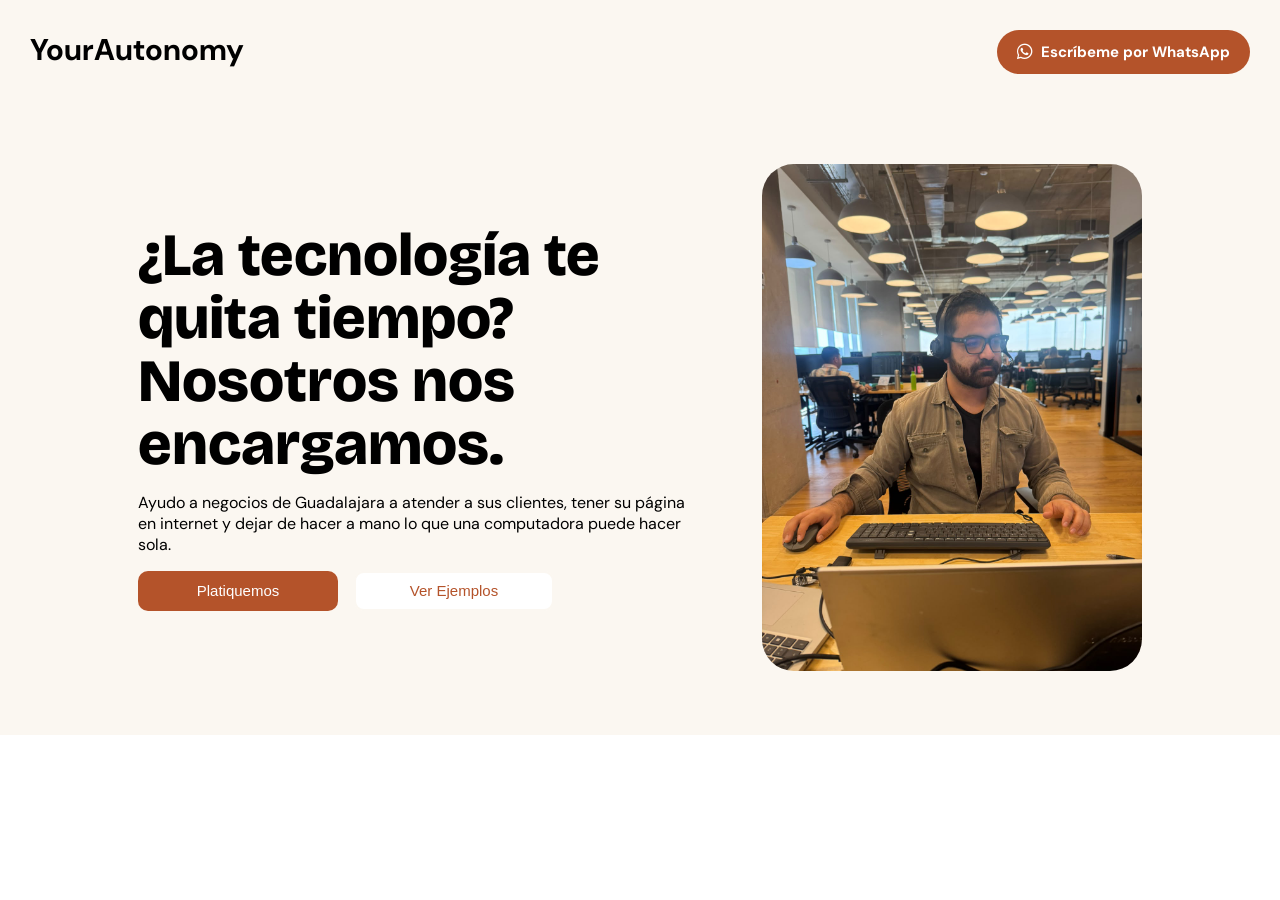
==== index.html @ 9c9e68f1 "creamos la pagina navbar y nosotros listo" ====
<!DOCTYPE html>
<html lang="en">

<head>
    <meta charset="UTF-8">
    <meta name="viewport" content="width=device-width, initial-scale=1.0">
    <title>YourAutonomy</title>
    <link rel="stylesheet" href="/index.css">
    <link rel="stylesheet" href="https://cdnjs.cloudflare.com/ajax/libs/font-awesome/6.5.1/css/all.min.css">
    <link href="https://fonts.googleapis.com/css2?family=DM+Sans:wght@400;500;700&display=swap" rel="stylesheet">
      <link href="https://fonts.googleapis.com/css2?family=Bricolage+Grotesque:wght@500;700;800&family=DM+Sans:wght@400;500;700&display=swap" rel="stylesheet">
</head>

<body>
    <nav class="navbar-container">
        <div class="navbar-name">
            <h2>YourAutonomy</h2>
        </div>
        <div class="navbar-whatsapp">
            <a href="https://wa.me/523312345678" class="btn-whatsapp">
                <i class="fa-brands fa-whatsapp" aria-hidden="true"></i>
                Escríbeme por WhatsApp
            </a>
        </div>
    </nav>

    <section class="somos-container">
        <div class="somos">
            <div class="somos-texto">
                <h1>¿La tecnología te quita tiempo? Nosotros nos encargamos.</h1>
                <p>Ayudo a negocios de Guadalajara a atender a sus clientes, tener su página en internet y dejar de hacer a mano lo que una computadora puede hacer sola.</p>
                <div class="somos-texto_buttons">
                    <button id="platiquemos"><p>Platiquemos</p></button>
                    <button id="ejemplo"><p>Ver Ejemplos</p></button>
                </div>
            </div>
            <div class="somos-img">
                <img src="/src/img/img-trabajando.jpeg" alt="" class="img-ivan">
            </div>
        </div>
    </section>

</body>

</html>
---- index.css ----
:root {
  --crema: #FBF7F1;
  --blanco: #FFFFFF;
  --superficie: #EFE4D6;
  --borde: #E5DCD0;
  --texto: #2B2420;
  --texto-suave: #6B5E55;
  --acento: #B4532A;
  --secundario: #0F6E6E;
  --texto-sobre-secundario: #D5EDEA;

  --font-titulos: 'Bricolage Grotesque', sans-serif;
  --font-texto: 'DM Sans', sans-serif;
}

*{
    margin:0;
    padding:0;
    box-sizing: border-box;
}
.header {
  display: flex;
  justify-content: space-between;
  align-items: center;
  max-width: 1200px;
  margin: 0 auto;
  padding: 24px;
}
  body {
    font-family: var(--font-texto);
  }
.navbar-container{
    width: 100vph;
    height: 100px;
    display: flex;
    flex-direction: row;
    justify-content: space-between;
    padding: 30px;
    background-color: var(--crema);
}

.navbar-name h2{
    font-size: 30px;
    font-style: var(--font-titulos);
    display: flexbox;
    align-items: center;
    justify-content: center;
    text-align: center;
}

.btn-whatsapp {
  display: inline-flex;
  align-items: center;
  gap: 8px;
  background: #B4532A;          /* terracota */
  color: #FFFFFF;
  font-family: 'DM Sans', sans-serif;
  font-weight: 700;
  font-size: 15px;
  padding: 12px 20px;
  border-radius: 999px;         /* forma de píldora */
  text-decoration: none;        /* quita el subrayado del link */
}

.btn-whatsapp i {
  font-size: 18px;
}

.btn-whatsapp:hover {
  background: #973F1D;          /* un poco más oscuro al pasar el mouse */
}


/* ---------- Sección Somos ---------- */
.somos-container {
  width: 100%;
  min-height: 500px;
  background-color: var(--crema);
}

.somos {
  display: flex;
  align-items: center;
  justify-content: center;
  gap: 64px;
  max-width: 1200px;
  margin: 0 auto;
  padding: 64px 24px;
}

/* Columna de texto */
.somos-texto {
  flex: 1 1 0;
  max-width: 560px;
  display: flex;
  flex-direction: column;
  gap: 1rem;
}

.somos-texto h1 {
  font-family: var(--font-titulos);
  font-weight: 800;
  font-size: 60px;
  line-height: 1.05;
}

/* Botones */
.somos-texto_buttons {
  display: flex;
  flex-wrap: wrap;
  gap: 1rem;
}

.somos-texto_buttons #platiquemos {
  width: 200px;
  height: 40px;
  border-radius: 10px;
  border: none;
  background-color: var(--acento);
  color: var(--blanco);
  font-size: 15px;
  cursor: pointer;
}

.somos-texto_buttons #platiquemos:hover {
  background-color: #973F1D;
}

.somos-texto_buttons #ejemplo {
  width: 200px;
  height: 40px;
  border-radius: 10px;
  border: 2px solid var(--crema);
  background-color: var(--blanco);
  color: var(--acento);
  font-size: 15px;
  cursor: pointer;
  transition: border-color 0.2s;
}

.somos-texto_buttons #ejemplo:hover {
  border-color: black;
}

/* Columna de imagen */
.somos-img {
  flex: 0 0 380px;
}

.somos-img .img-ivan {
  width: 100%;
  height: auto;
  display: block;
  border-radius: 32px;
}

/* Celular */
@media (max-width: 700px) {
  .somos {
    flex-direction: column;
    gap: 32px;
  }
  .somos-texto h1 {
    font-size: 40px;
  }
  .somos-img {
    flex-basis: auto;
    width: 100%;
    max-width: 380px;
  }
}
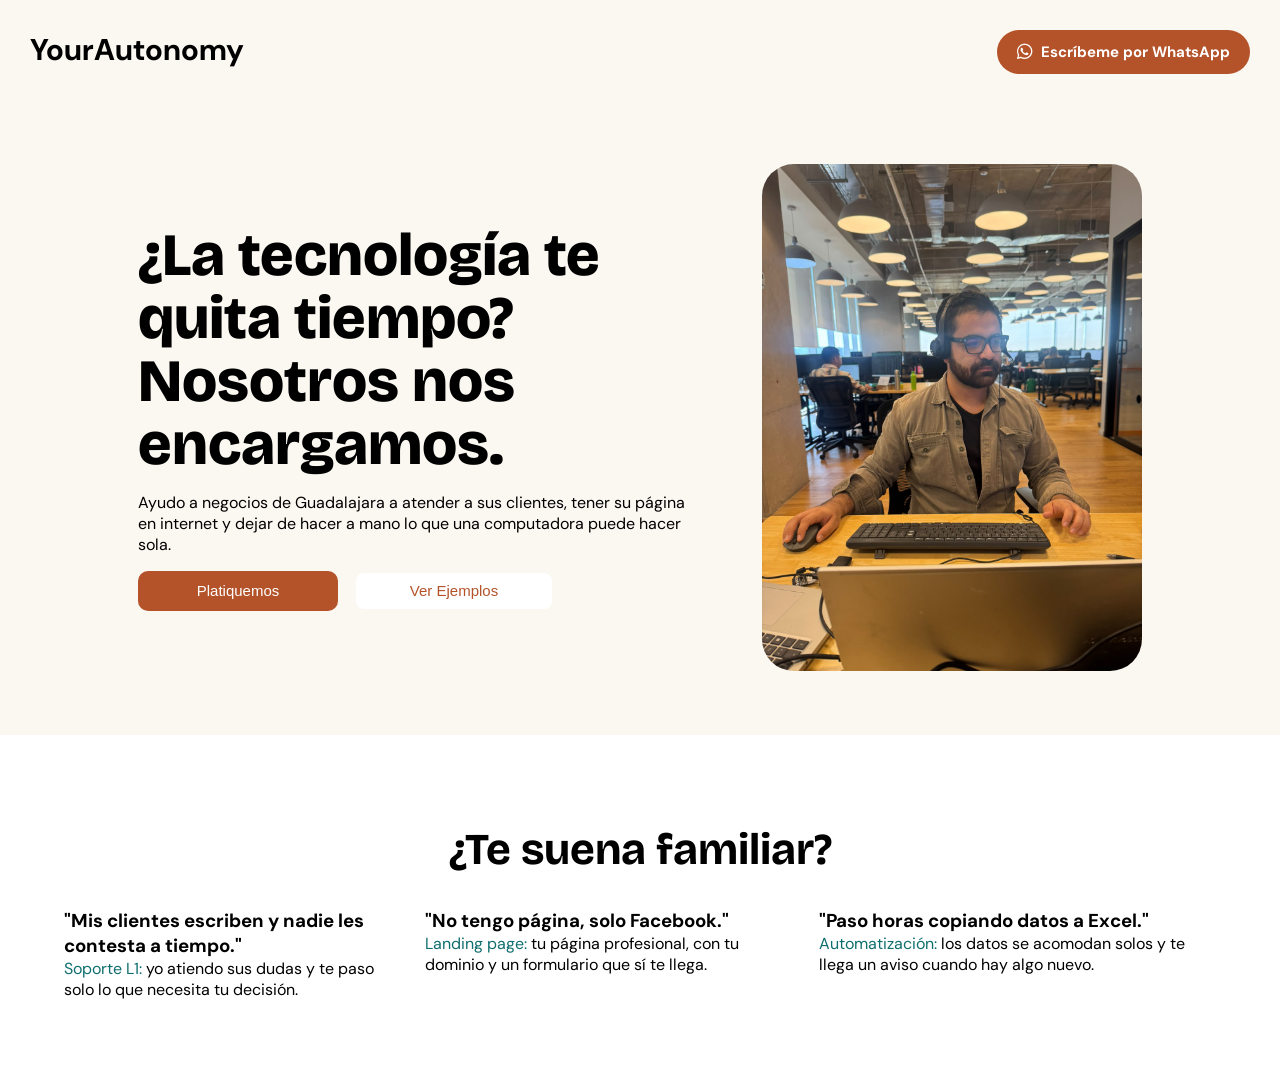
==== commit d6f5bcc7: "creamos la parte de servicios" ====
--- a/index.html
+++ b/index.html
@@ -8,7 +8,9 @@
     <link rel="stylesheet" href="/index.css">
     <link rel="stylesheet" href="https://cdnjs.cloudflare.com/ajax/libs/font-awesome/6.5.1/css/all.min.css">
     <link href="https://fonts.googleapis.com/css2?family=DM+Sans:wght@400;500;700&display=swap" rel="stylesheet">
-      <link href="https://fonts.googleapis.com/css2?family=Bricolage+Grotesque:wght@500;700;800&family=DM+Sans:wght@400;500;700&display=swap" rel="stylesheet">
+    <link
+        href="https://fonts.googleapis.com/css2?family=Bricolage+Grotesque:wght@500;700;800&family=DM+Sans:wght@400;500;700&display=swap"
+        rel="stylesheet">
 </head>
 
 <body>
@@ -28,10 +30,15 @@
         <div class="somos">
             <div class="somos-texto">
                 <h1>¿La tecnología te quita tiempo? Nosotros nos encargamos.</h1>
-                <p>Ayudo a negocios de Guadalajara a atender a sus clientes, tener su página en internet y dejar de hacer a mano lo que una computadora puede hacer sola.</p>
+                <p>Ayudo a negocios de Guadalajara a atender a sus clientes, tener su página en internet y dejar de
+                    hacer a mano lo que una computadora puede hacer sola.</p>
                 <div class="somos-texto_buttons">
-                    <button id="platiquemos"><p>Platiquemos</p></button>
-                    <button id="ejemplo"><p>Ver Ejemplos</p></button>
+                    <button id="platiquemos">
+                        <p>Platiquemos</p>
+                    </button>
+                    <button id="ejemplo">
+                        <p>Ver Ejemplos</p>
+                    </button>
                 </div>
             </div>
             <div class="somos-img">
@@ -40,6 +47,27 @@
         </div>
     </section>
 
+<section class="servicios">
+  <div class="servicios_container">
+    <h2>¿Te suena familiar?</h2>
+
+    <div class="servicios_grid">
+      <div class="tarjeta">
+        <h3>"Mis clientes escriben y nadie les contesta a tiempo."</h3>
+        <p><span class="etiqueta">Soporte L1:</span> yo atiendo sus dudas y te paso solo lo que necesita tu decisión.</p>
+      </div>
+      <div class="tarjeta">
+        <h3>"No tengo página, solo Facebook."</h3>
+        <p><span class="etiqueta">Landing page:</span> tu página profesional, con tu dominio y un formulario que sí te llega.</p>
+      </div>
+      <div class="tarjeta">
+        <h3>"Paso horas copiando datos a Excel."</h3>
+        <p><span class="etiqueta">Automatización:</span> los datos se acomodan solos y te llega un aviso cuando hay algo nuevo.</p>
+      </div>
+    </div>
+  </div>
+</section>
+
 </body>
 
 </html>
--- a/index.css
+++ b/index.css
@@ -168,4 +168,37 @@
     width: 100%;
     max-width: 380px;
   }
+}
+
+
+/*Servicios*/
+
+.servicios{
+  max-width: 1200px;
+  margin:  0 auto;
+  padding: 88px 24px;
+  background-color: var(--blanco);
+}
+.servicios_container{
+  display: flex;
+  flex-direction: column;
+  justify-content: center;
+  align-items: center;
+  gap: 2rem;
+}
+
+.servicios_container h2{
+  font-size: 44px;
+  font-family: var(--font-titulos);
+  text-align: left;
+}
+
+.servicios_grid{
+  display: flex;
+  flex-direction: row;
+  gap: 1.5rem;
+}
+
+.etiqueta{
+  color: var(--secundario);
 }
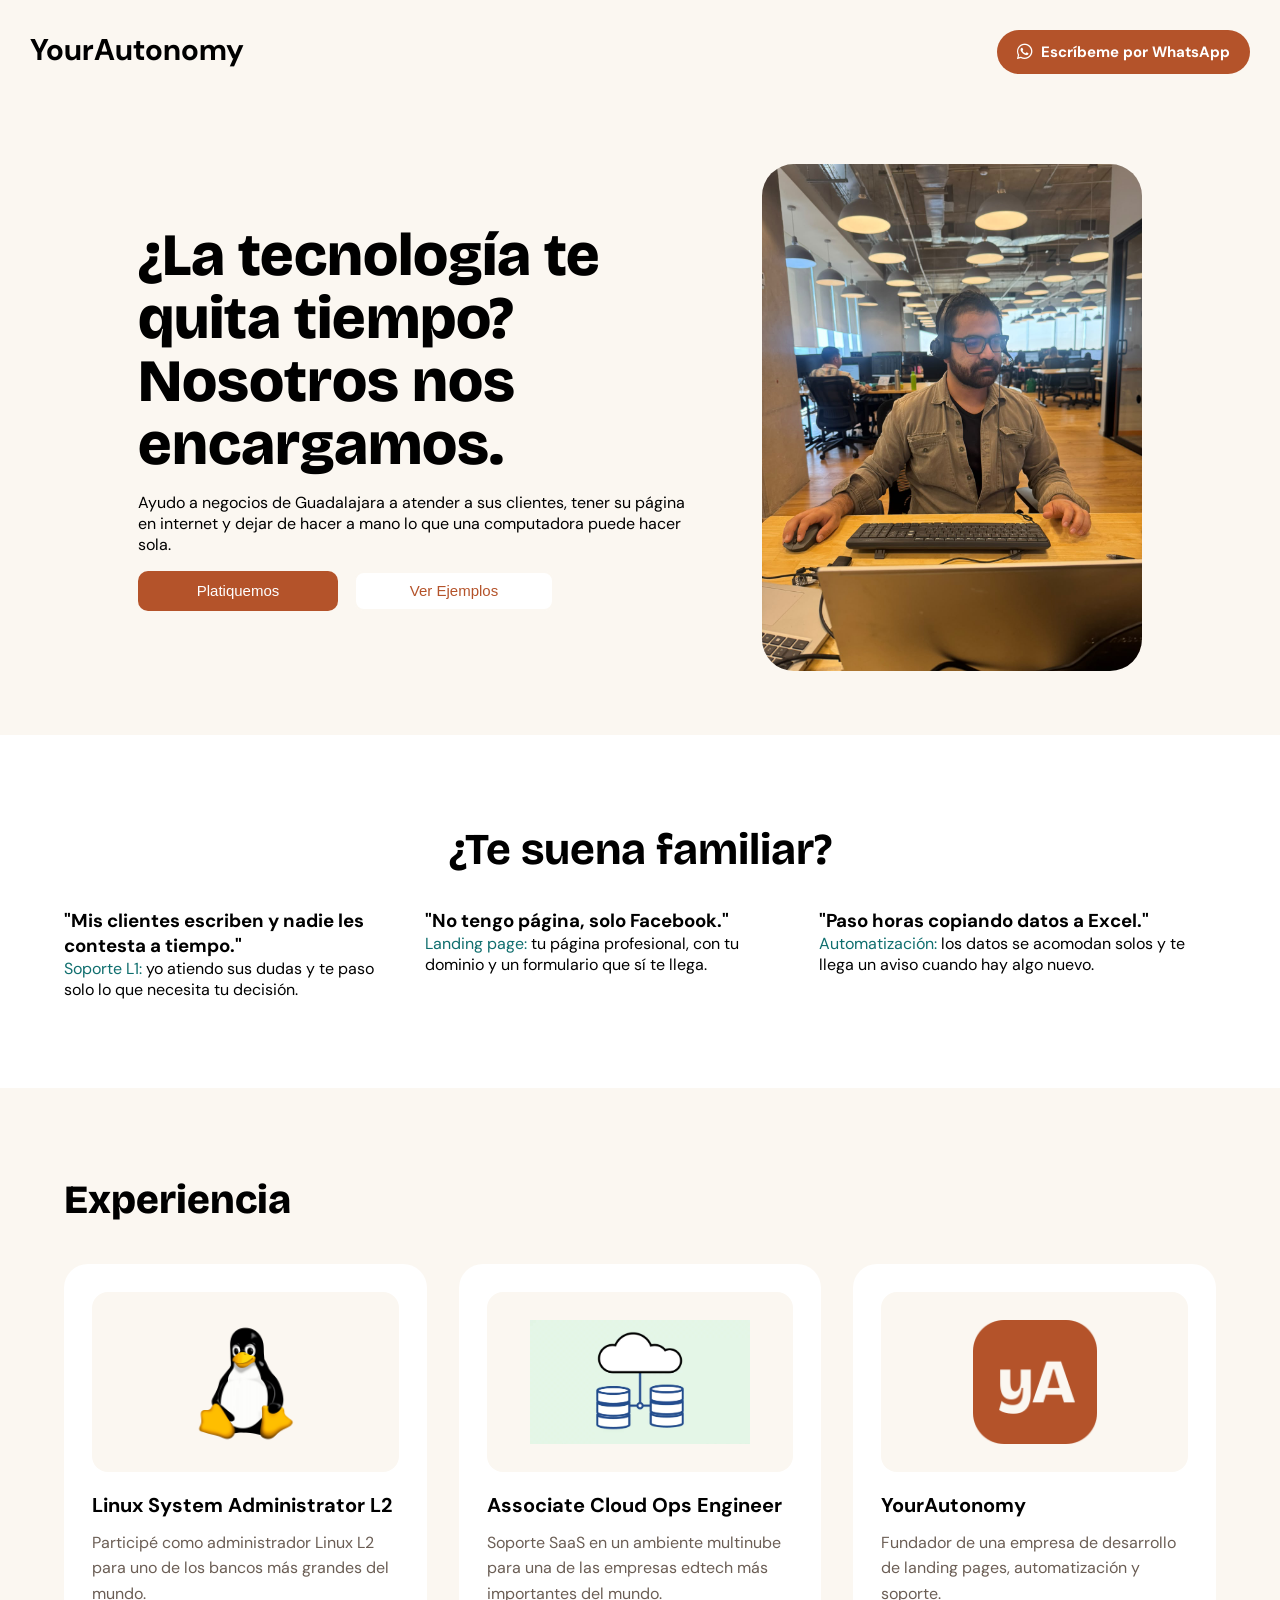
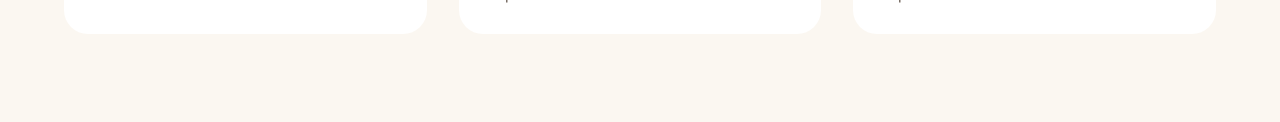
==== commit 3c3c54ef: "creamos la parte de experiencia" ====
--- a/index.html
+++ b/index.html
@@ -47,22 +47,48 @@
         </div>
     </section>
 
-<section class="servicios">
-  <div class="servicios_container">
-    <h2>¿Te suena familiar?</h2>
+    <section class="servicios">
+        <div class="servicios_container">
+            <h2>¿Te suena familiar?</h2>
 
-    <div class="servicios_grid">
+            <div class="servicios_grid">
+                <div class="tarjeta">
+                    <h3>"Mis clientes escriben y nadie les contesta a tiempo."</h3>
+                    <p><span class="etiqueta">Soporte L1:</span> yo atiendo sus dudas y te paso solo lo que necesita tu
+                        decisión.</p>
+                </div>
+                <div class="tarjeta">
+                    <h3>"No tengo página, solo Facebook."</h3>
+                    <p><span class="etiqueta">Landing page:</span> tu página profesional, con tu dominio y un formulario
+                        que sí te llega.</p>
+                </div>
+                <div class="tarjeta">
+                    <h3>"Paso horas copiando datos a Excel."</h3>
+                    <p><span class="etiqueta">Automatización:</span> los datos se acomodan solos y te llega un aviso
+                        cuando hay algo nuevo.</p>
+                </div>
+            </div>
+        </div>
+    </section>
+
+<section class="experiencia">
+  <div class="experiencia-container">
+    <h2>Experiencia</h2>
+    <div class="experiencia-container_grid">
       <div class="tarjeta">
-        <h3>"Mis clientes escriben y nadie les contesta a tiempo."</h3>
-        <p><span class="etiqueta">Soporte L1:</span> yo atiendo sus dudas y te paso solo lo que necesita tu decisión.</p>
+        <img src="/src/img/linux.png" alt="" class="tarjeta-icono">
+        <h3>Linux System Administrator L2</h3>
+        <p>Participé como administrador Linux L2 para uno de los bancos más grandes del mundo.</p>
       </div>
       <div class="tarjeta">
-        <h3>"No tengo página, solo Facebook."</h3>
-        <p><span class="etiqueta">Landing page:</span> tu página profesional, con tu dominio y un formulario que sí te llega.</p>
+        <img src="/src/img/cloud.webp" alt="" class="tarjeta-icono">
+        <h3>Associate Cloud Ops Engineer</h3>
+        <p>Soporte SaaS en un ambiente multinube para una de las empresas edtech más importantes del mundo.</p>
       </div>
       <div class="tarjeta">
-        <h3>"Paso horas copiando datos a Excel."</h3>
-        <p><span class="etiqueta">Automatización:</span> los datos se acomodan solos y te llega un aviso cuando hay algo nuevo.</p>
+        <img src="/src/img/yalogo.png" alt="" class="tarjeta-icono">
+        <h3>YourAutonomy</h3>
+        <p>Fundador de una empresa de desarrollo de landing pages, automatización y soporte.</p>
       </div>
     </div>
   </div>
--- a/index.css
+++ b/index.css
@@ -201,4 +201,59 @@
 
 .etiqueta{
   color: var(--secundario);
-}+}
+/* ========== Sección Experiencia ========== */
+.experiencia {
+  background-color: var(--crema);
+}
+
+.experiencia-container {
+  max-width: 1200px;
+  margin: 0 auto;
+  padding: 88px 24px;
+}
+
+.experiencia-container h2 {
+  font-family: var(--font-titulos);
+  font-weight: 800;
+  font-size: 40px;
+  margin-bottom: 40px;
+}
+
+.experiencia-container_grid {
+  display: grid;
+  grid-template-columns: repeat(auto-fit, minmax(280px, 1fr));
+  gap: 2rem;
+}
+
+.experiencia .tarjeta {
+  background-color: var(--blanco);
+  border-radius: 24px;
+  padding: 28px;
+  display: flex;
+  flex-direction: column;
+  gap: 12px;
+}
+
+.experiencia .tarjeta-icono {
+  width: 100%;
+  height: 180px;
+  object-fit: contain;
+  background-color: var(--crema);
+  border-radius: 16px;
+  padding: 28px;
+  box-sizing: border-box;
+  margin-bottom: 8px;
+}
+
+.experiencia .tarjeta h3 {
+  font-size: 20px;
+  font-weight: 700;
+  line-height: 1.3;
+}
+
+.experiencia .tarjeta p {
+  color: var(--texto-suave);
+  line-height: 1.6;
+}
+/* ========== Fin Experiencia ========== */
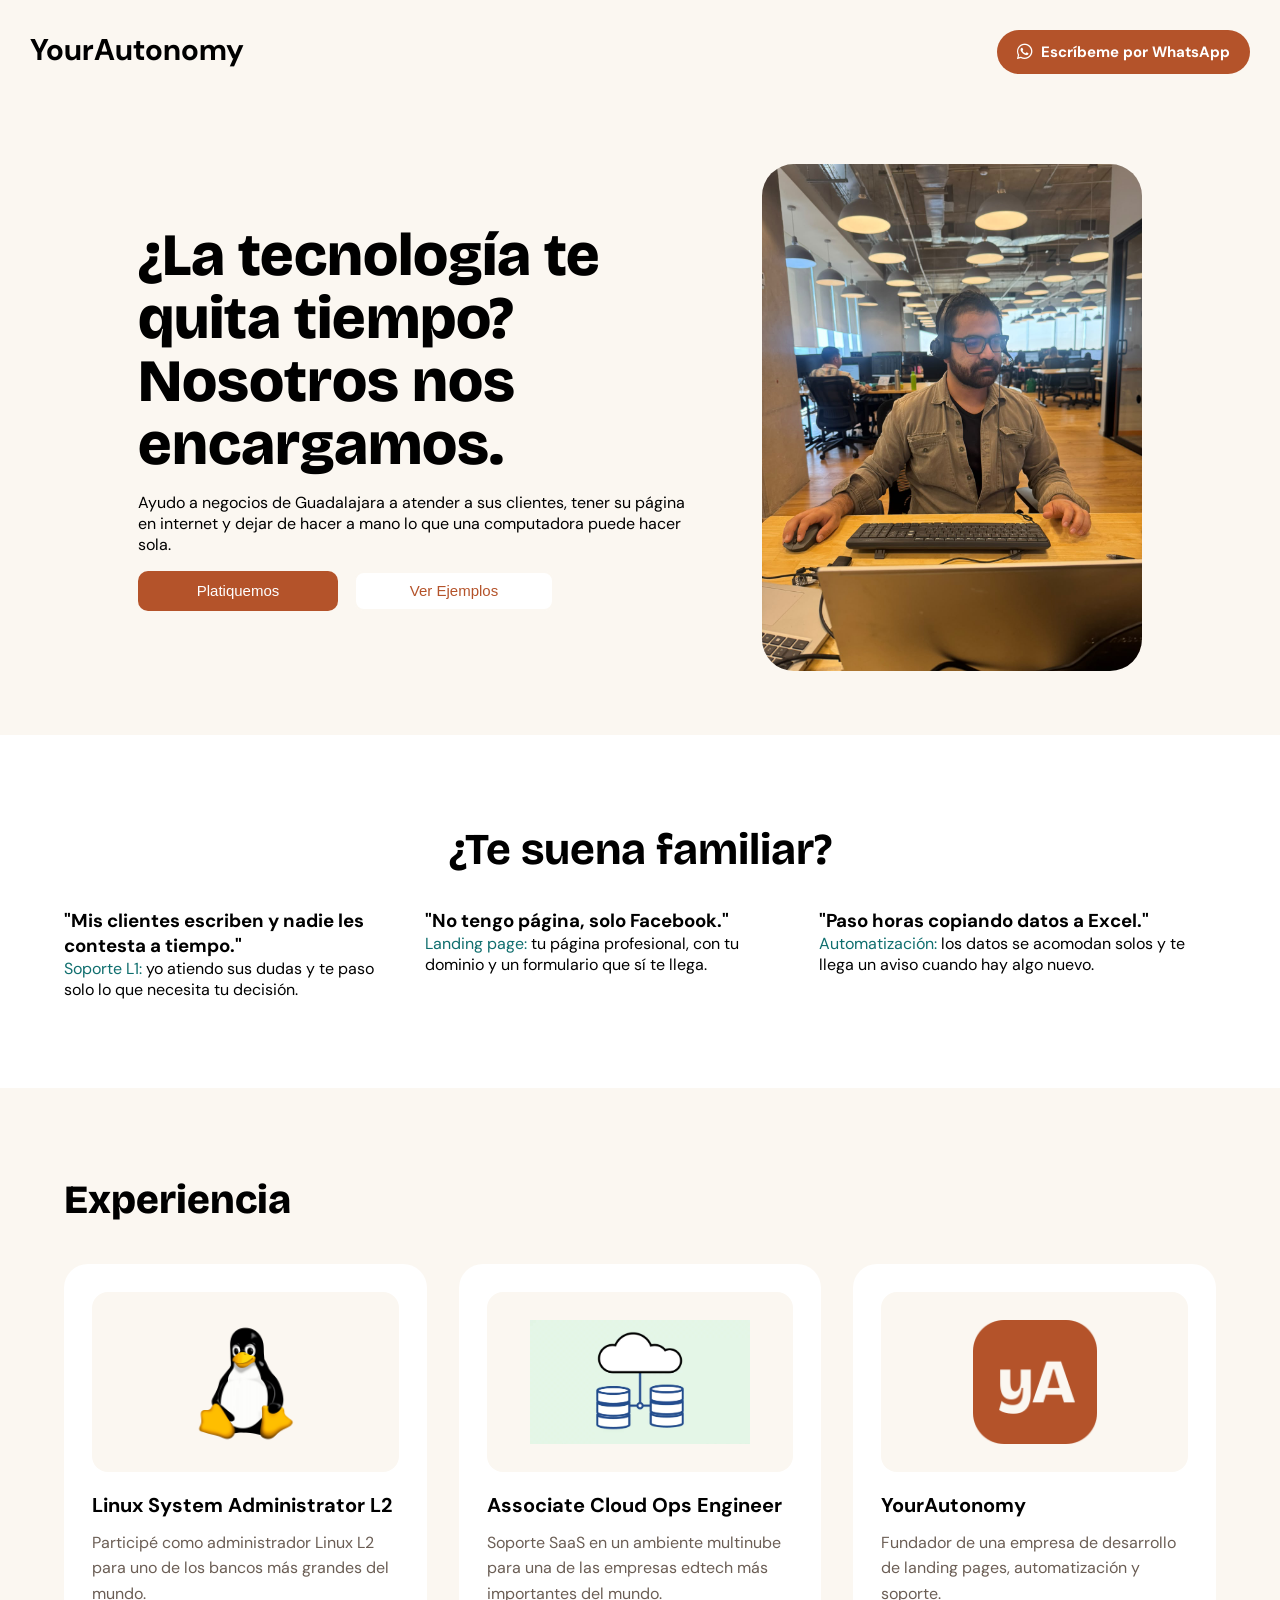
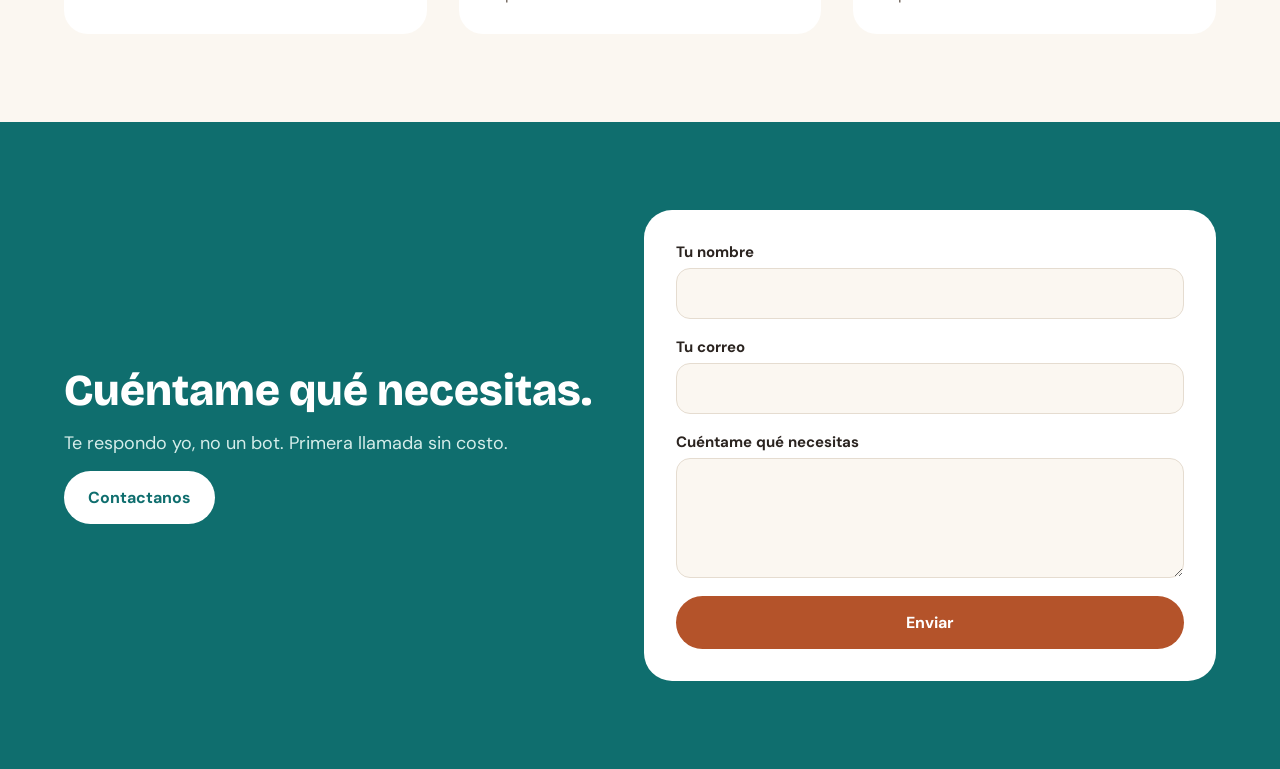
==== commit 5bfd1414: "creamos la parte de contactanos" ====
--- a/index.html
+++ b/index.html
@@ -71,28 +71,63 @@
         </div>
     </section>
 
-<section class="experiencia">
-  <div class="experiencia-container">
-    <h2>Experiencia</h2>
-    <div class="experiencia-container_grid">
-      <div class="tarjeta">
-        <img src="/src/img/linux.png" alt="" class="tarjeta-icono">
-        <h3>Linux System Administrator L2</h3>
-        <p>Participé como administrador Linux L2 para uno de los bancos más grandes del mundo.</p>
-      </div>
-      <div class="tarjeta">
-        <img src="/src/img/cloud.webp" alt="" class="tarjeta-icono">
-        <h3>Associate Cloud Ops Engineer</h3>
-        <p>Soporte SaaS en un ambiente multinube para una de las empresas edtech más importantes del mundo.</p>
-      </div>
-      <div class="tarjeta">
-        <img src="/src/img/yalogo.png" alt="" class="tarjeta-icono">
-        <h3>YourAutonomy</h3>
-        <p>Fundador de una empresa de desarrollo de landing pages, automatización y soporte.</p>
-      </div>
-    </div>
-  </div>
-</section>
+    <section class="experiencia">
+        <div class="experiencia-container">
+            <h2>Experiencia</h2>
+            <div class="experiencia-container_grid">
+                <div class="tarjeta">
+                    <img src="/src/img/linux.png" alt="" class="tarjeta-icono">
+                    <h3>Linux System Administrator L2</h3>
+                    <p>Participé como administrador Linux L2 para uno de los bancos más grandes del mundo.</p>
+                </div>
+                <div class="tarjeta">
+                    <img src="/src/img/cloud.webp" alt="" class="tarjeta-icono">
+                    <h3>Associate Cloud Ops Engineer</h3>
+                    <p>Soporte SaaS en un ambiente multinube para una de las empresas edtech más importantes del mundo.
+                    </p>
+                </div>
+                <div class="tarjeta">
+                    <img src="/src/img/yalogo.png" alt="" class="tarjeta-icono">
+                    <h3>YourAutonomy</h3>
+                    <p>Fundador de una empresa de desarrollo de landing pages, automatización y soporte.</p>
+                </div>
+            </div>
+        </div>
+    </section>
+
+
+    <section class="contactanos">
+        <div class="contactanos-container">
+            <div class="contactanos-container_text">
+                <h2>Cuéntame qué necesitas.</h2>
+                <p>Te respondo yo, no un bot. Primera llamada sin costo.</p>
+                <button>Contactanos</button>
+            </div>
+            <div class="contactanos-container_form">
+   <form class="formulario" action="/contacto" method="post">
+                    <div class="campo">
+                        <label for="nombre">Tu nombre</label>
+                        <input type="text" id="nombre" name="nombre" required maxlength="100" autocomplete="name">
+                    </div>
+
+
+          <div class="campo">
+  <label for="correo">Tu correo</label>
+  <input type="email" id="correo" name="correo" required maxlength="150" autocomplete="email">
+</div>
+
+                            <div class="campo">
+            <label for="mensaje">Cuéntame qué necesitas</label>
+            <textarea id="mensaje" name="mensaje" rows="4" required maxlength="2000"></textarea>
+        </div>
+          <button type="submit" class="btn-enviar">Enviar</button>
+                </form>
+
+
+            </div>
+        </div>
+
+    </section>
 
 </body>
 
--- a/index.css
+++ b/index.css
@@ -256,4 +256,132 @@
   color: var(--texto-suave);
   line-height: 1.6;
 }
-/* ========== Fin Experiencia ========== */+/* ========== contactanos ========== */
+
+.contactanos{
+  background-color: var(--secundario);
+  color: var(--blanco);
+}
+
+.contactanos-container{
+ max-width: 1200px;
+  margin: 0 auto;
+  padding: 88px 24px;          /* espacio arriba/abajo y a los lados */
+  display: flex;
+  flex-wrap: wrap;             /* en celular el form se va abajo */
+  gap: 48px;
+  align-items: center;
+}
+
+/* Columna de texto */
+.contactanos-container_text {
+  flex: 1 1 360px;
+  display: flex;
+  flex-direction: column;
+  gap: 16px;
+  align-items: flex-start;
+}
+
+.contactanos-container_text h2 {
+  font-family: var(--font-titulos);
+  font-weight: 800;
+  font-size: 44px;
+  line-height: 1.05;
+  color: var(--blanco);
+}
+
+.contactanos-container_text p {
+  font-size: 18px;
+  color: var(--texto-sobre-secundario);
+}
+
+.contactanos-container_text button {
+  background: var(--blanco);
+  color: var(--secundario);
+  border: 0;
+  padding: 16px 24px;
+  border-radius: 999px;
+  font-weight: 700;
+  font-size: 16px;
+  font-family: inherit;
+  cursor: pointer;
+}
+
+/* Columna del formulario */
+.contactanos-container_form {
+  flex: 1 1 400px;
+}
+
+.formulario {
+  background: var(--blanco);
+  color: var(--texto);          /* importante: la sección pone el texto en blanco */
+  padding: 32px;
+  border-radius: 28px;
+  display: flex;
+  flex-direction: column;
+  gap: 18px;                    /* espacio entre cada campo */
+}
+
+/* Cada campo: etiqueta arriba, input abajo */
+.formulario .campo {
+  display: flex;
+  flex-direction: column;
+  gap: 6px;
+}
+
+.formulario label {
+  font-weight: 700;
+  font-size: 15px;
+}
+
+/* Inputs y textarea */
+.formulario input,
+.formulario textarea {
+  width: 100%;
+  padding: 14px;
+  border: 1px solid var(--borde);
+  border-radius: 14px;
+  background: var(--crema);
+  color: var(--texto);
+  font-size: 16px;              /* 16px evita el zoom automático en iPhone */
+  font-family: inherit;         /* usa DM Sans y no la letra del navegador */
+  box-sizing: border-box;
+}
+
+.formulario textarea {
+  resize: vertical;             /* solo se puede estirar hacia abajo */
+  min-height: 120px;
+}
+
+/* Cuando el usuario da clic en un campo */
+.formulario input:focus,
+.formulario textarea:focus {
+  outline: 2px solid var(--secundario);
+  outline-offset: 1px;
+  background: var(--blanco);
+}
+
+/* Botón de enviar */
+.btn-enviar {
+  background: var(--acento);
+  color: var(--blanco);
+  border: 0;
+  padding: 16px 24px;
+  border-radius: 999px;
+  font-weight: 700;
+  font-size: 16px;
+  font-family: inherit;
+  cursor: pointer;
+  transition: background 0.2s;
+}
+
+.btn-enviar:hover {
+  background: #973F1D;
+}
+
+/* Celular: un poco menos de relleno */
+@media (max-width: 700px) {
+  .formulario {
+    padding: 24px;
+  }
+}
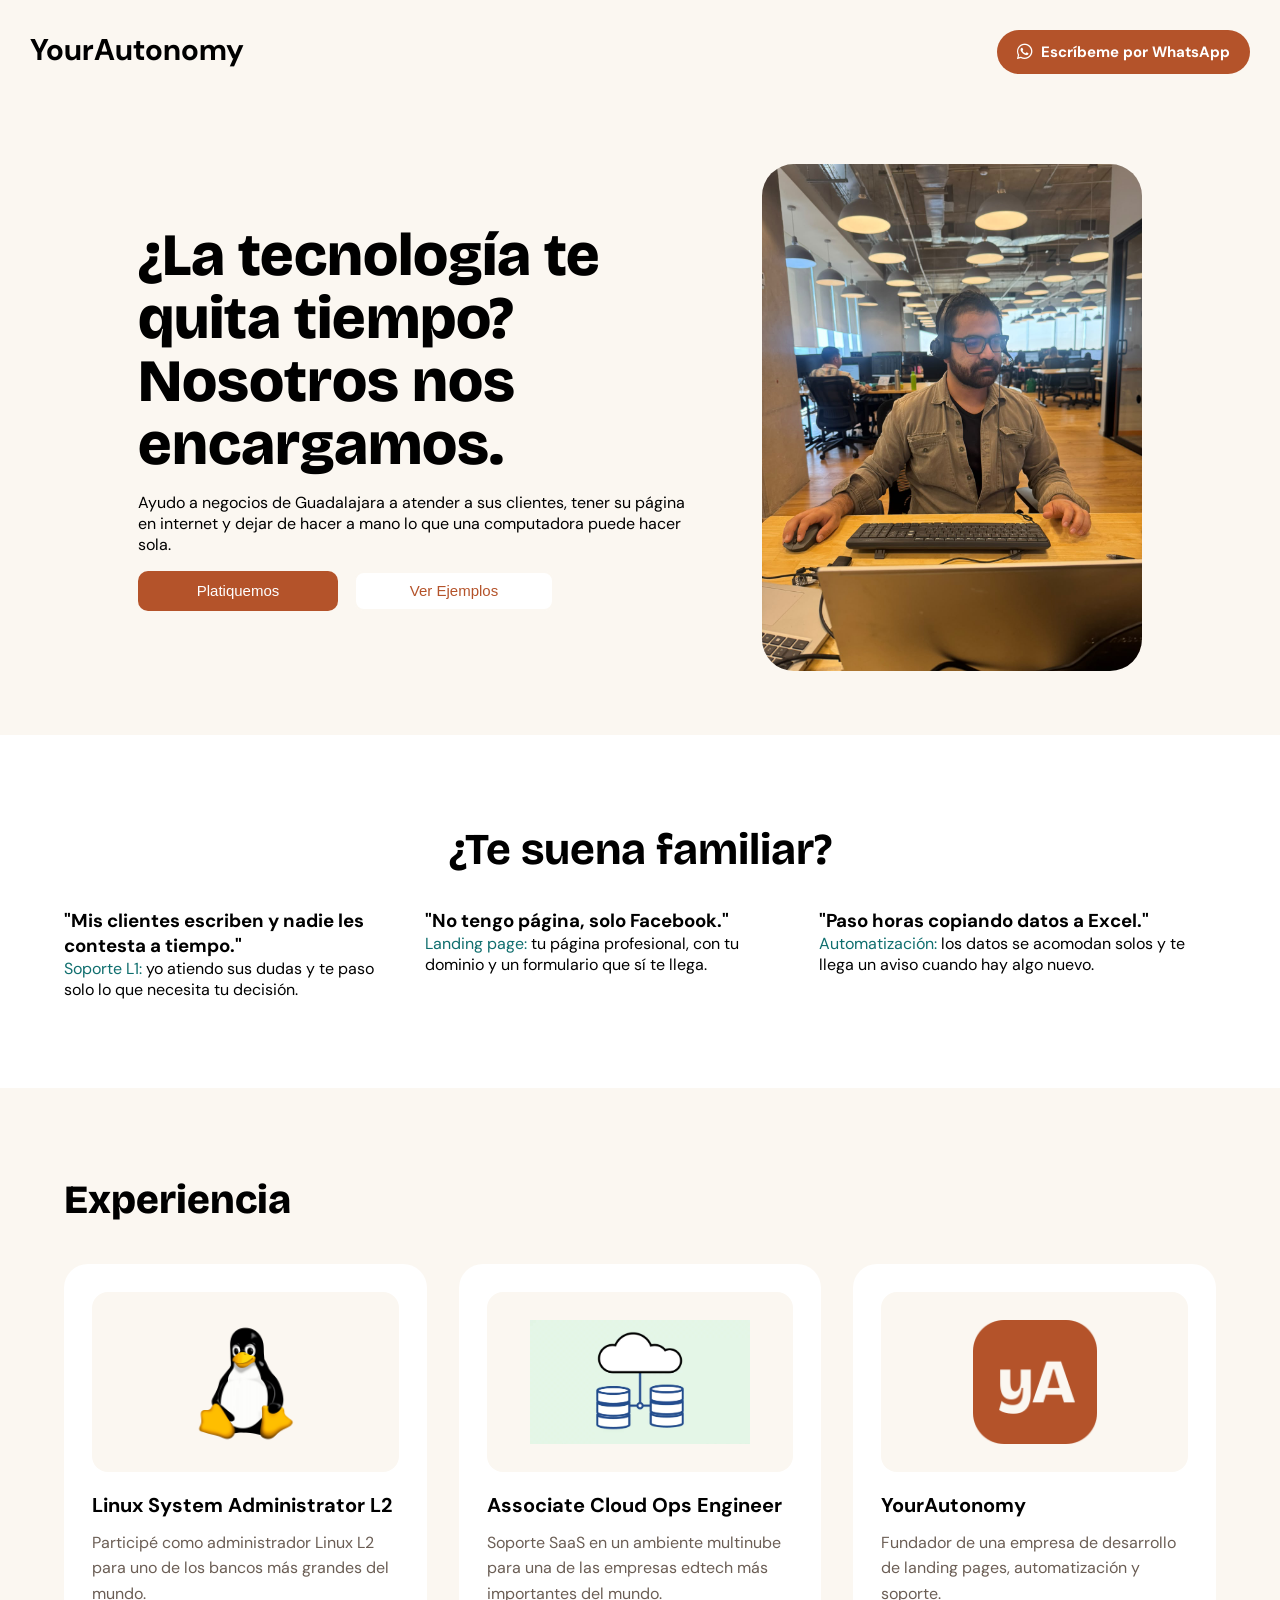
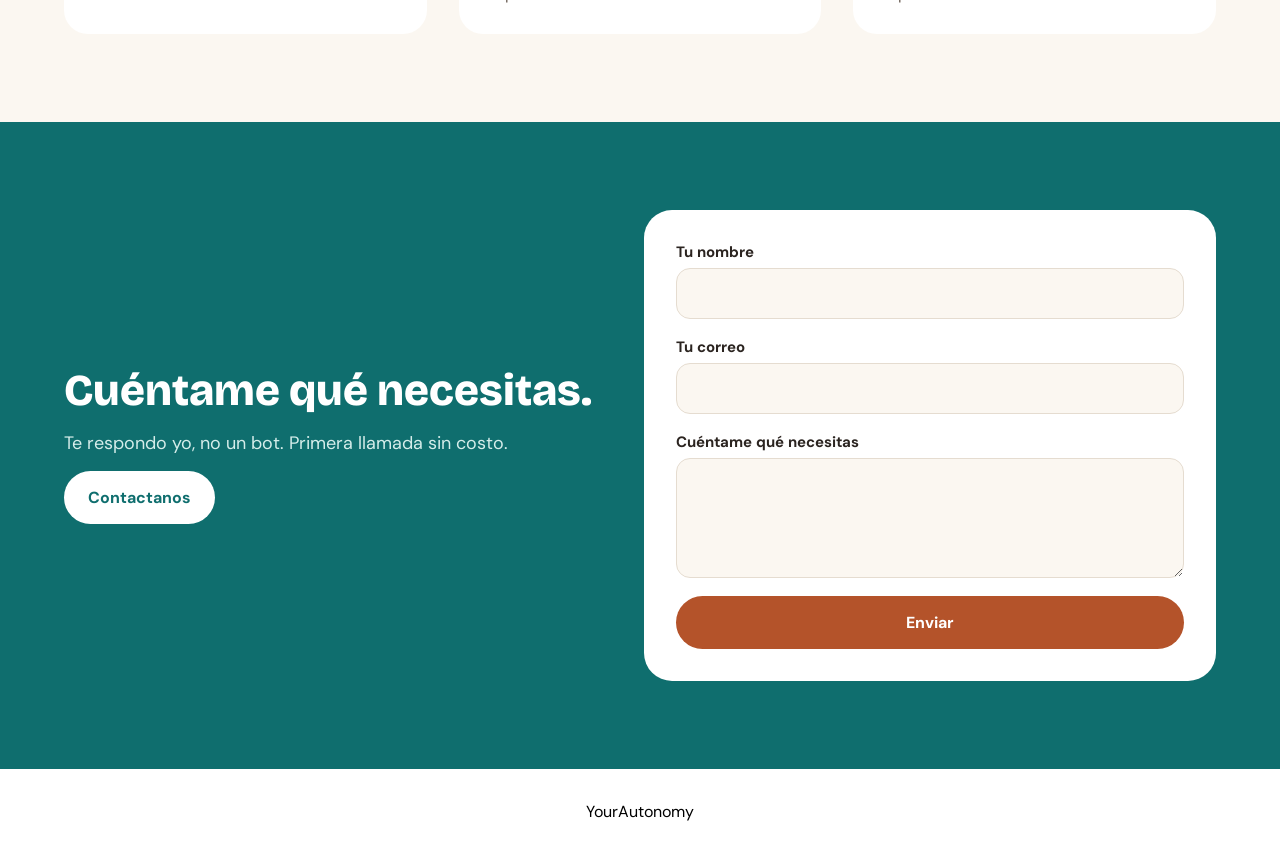
==== commit 369ca39f: "creamos el footer" ====
--- a/index.html
+++ b/index.html
@@ -129,6 +129,10 @@
 
     </section>
 
+<footer class="footer">
+    <p>YourAutonomy</p>
+</footer>
+
 </body>
 
 </html>
--- a/index.css
+++ b/index.css
@@ -385,3 +385,14 @@
     padding: 24px;
   }
 }
+
+
+.footer{
+  max-width: 1200px;
+  margin: 0 auto;
+  background-color: var(--blanco);
+  display: flex;
+  align-items: center;
+  justify-content: center;
+  padding: 2rem;
+}
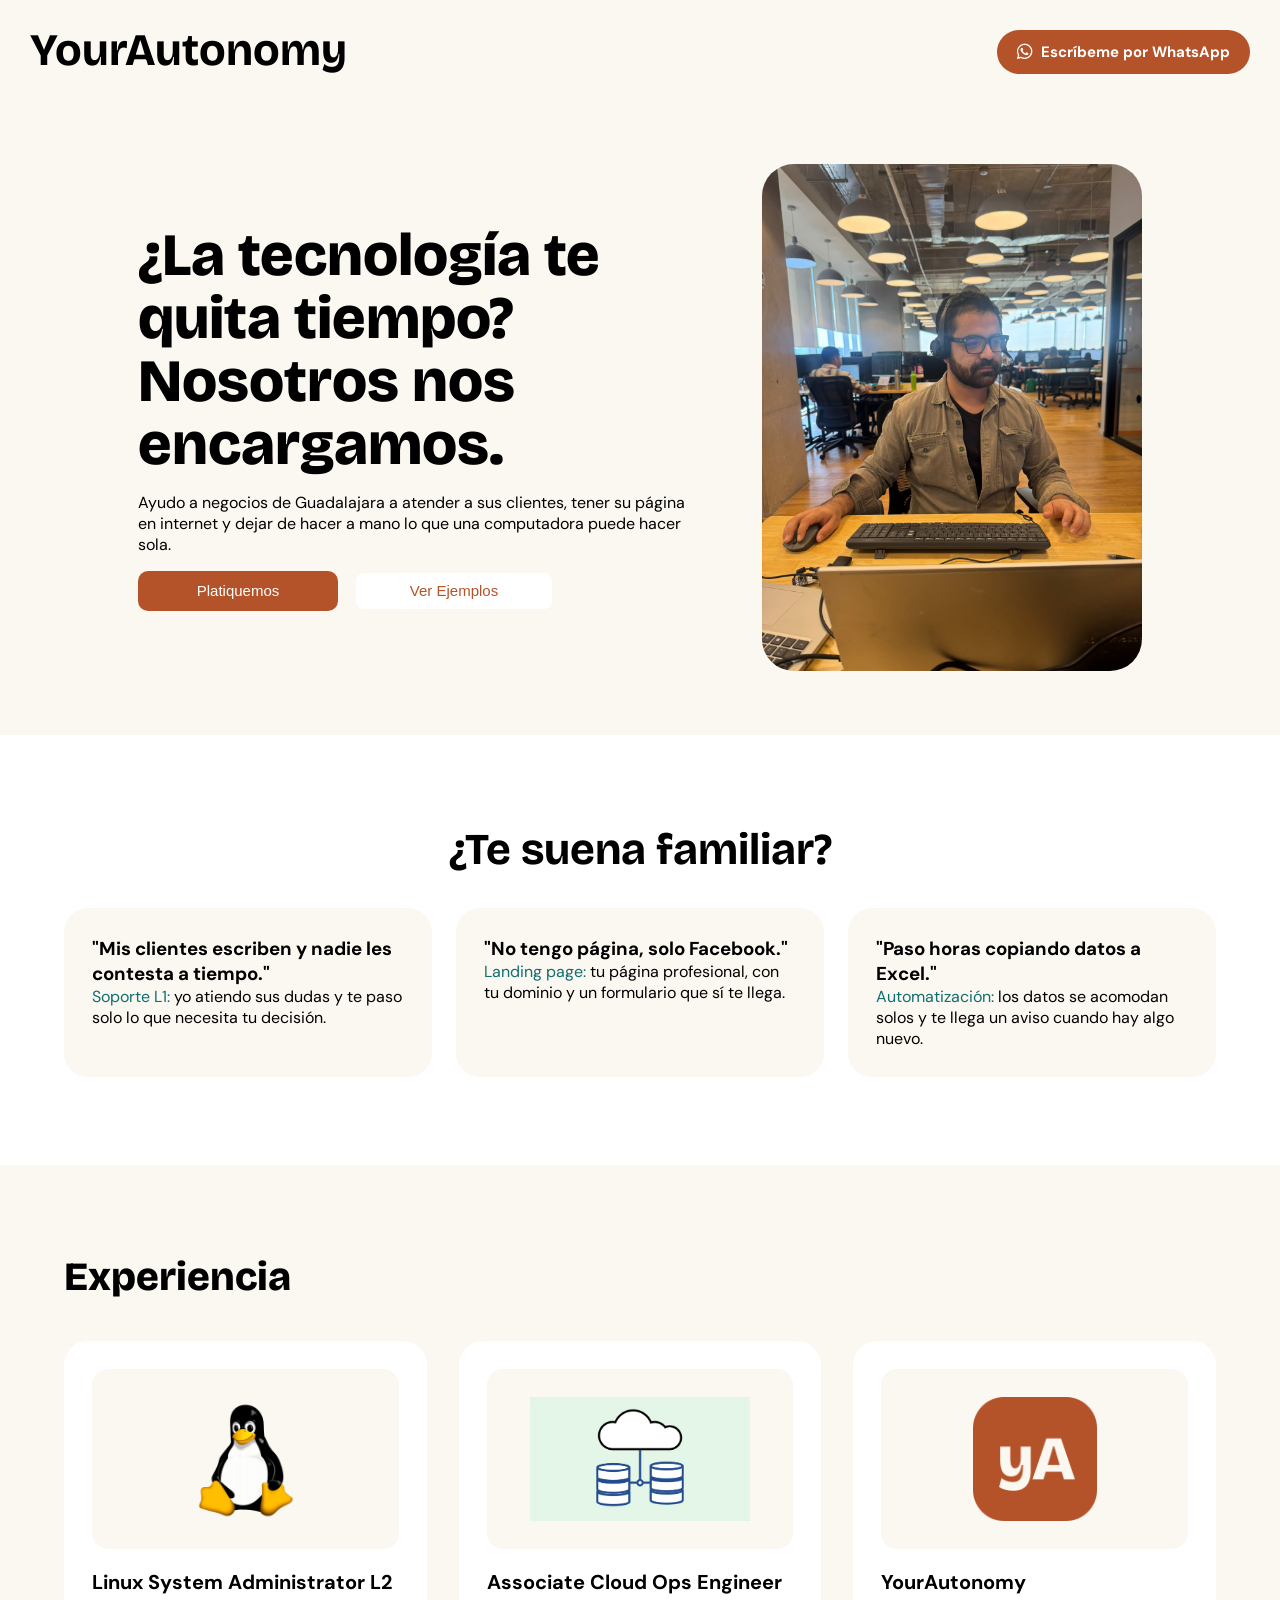
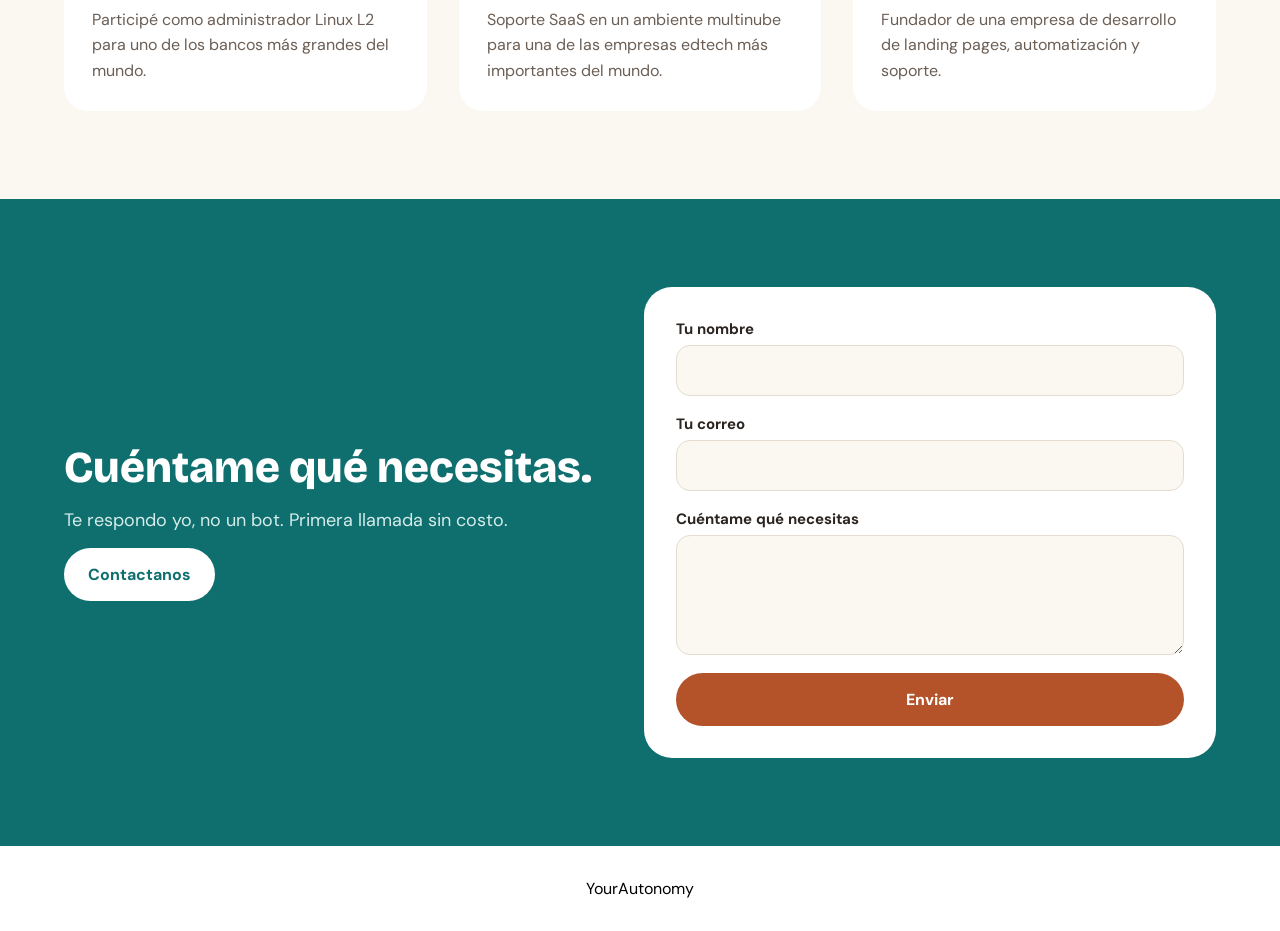
==== commit b12e66ac: "arreglamos los errores del css y html" ====
--- a/index.html
+++ b/index.html
@@ -1,5 +1,5 @@
 <!DOCTYPE html>
-<html lang="en">
+<html lang="es">
 
 <head>
     <meta charset="UTF-8">
@@ -7,7 +7,6 @@
     <title>YourAutonomy</title>
     <link rel="stylesheet" href="/index.css">
     <link rel="stylesheet" href="https://cdnjs.cloudflare.com/ajax/libs/font-awesome/6.5.1/css/all.min.css">
-    <link href="https://fonts.googleapis.com/css2?family=DM+Sans:wght@400;500;700&display=swap" rel="stylesheet">
     <link
         href="https://fonts.googleapis.com/css2?family=Bricolage+Grotesque:wght@500;700;800&family=DM+Sans:wght@400;500;700&display=swap"
         rel="stylesheet">
@@ -34,10 +33,10 @@
                     hacer a mano lo que una computadora puede hacer sola.</p>
                 <div class="somos-texto_buttons">
                     <button id="platiquemos">
-                        <p>Platiquemos</p>
+                        Platiquemos
                     </button>
                     <button id="ejemplo">
-                        <p>Ver Ejemplos</p>
+                        Ver Ejemplos
                     </button>
                 </div>
             </div>
--- a/index.css
+++ b/index.css
@@ -18,19 +18,12 @@
     padding:0;
     box-sizing: border-box;
 }
-.header {
-  display: flex;
-  justify-content: space-between;
-  align-items: center;
-  max-width: 1200px;
-  margin: 0 auto;
-  padding: 24px;
-}
+
   body {
     font-family: var(--font-texto);
   }
 .navbar-container{
-    width: 100vph;
+    width: 100%;
     height: 100px;
     display: flex;
     flex-direction: row;
@@ -39,10 +32,10 @@
     background-color: var(--crema);
 }
 
-.navbar-name h2{
+.navbar-name {
     font-size: 30px;
-    font-style: var(--font-titulos);
-    display: flexbox;
+    font-family: var(--font-titulos);
+    display: flex;
     align-items: center;
     justify-content: center;
     text-align: center;
@@ -173,19 +166,26 @@
 
 /*Servicios*/
 
-.servicios{
+.servicios {
+  background-color: var(--blanco);
+}
+
+.servicios_container {
   max-width: 1200px;
-  margin:  0 auto;
+  margin: 0 auto;
   padding: 88px 24px;
-  background-color: var(--blanco);
-}
-.servicios_container{
-  display: flex;
-  flex-direction: column;
-  justify-content: center;
+  display: flex;
+  flex-direction: column;
   align-items: center;
   gap: 2rem;
 }
+
+   .servicios .tarjeta {
+     background: var(--crema);
+     border-radius: 24px;
+     padding: 28px;
+   }
+
 
 .servicios_container h2{
   font-size: 44px;
@@ -193,12 +193,12 @@
   text-align: left;
 }
 
-.servicios_grid{
-  display: flex;
-  flex-direction: row;
+.servicios_grid {
+  width: 100%;              /* ← esta línea */
+  display: grid;
+  grid-template-columns: repeat(auto-fit, minmax(280px, 1fr));
   gap: 1.5rem;
 }
-
 .etiqueta{
   color: var(--secundario);
 }
